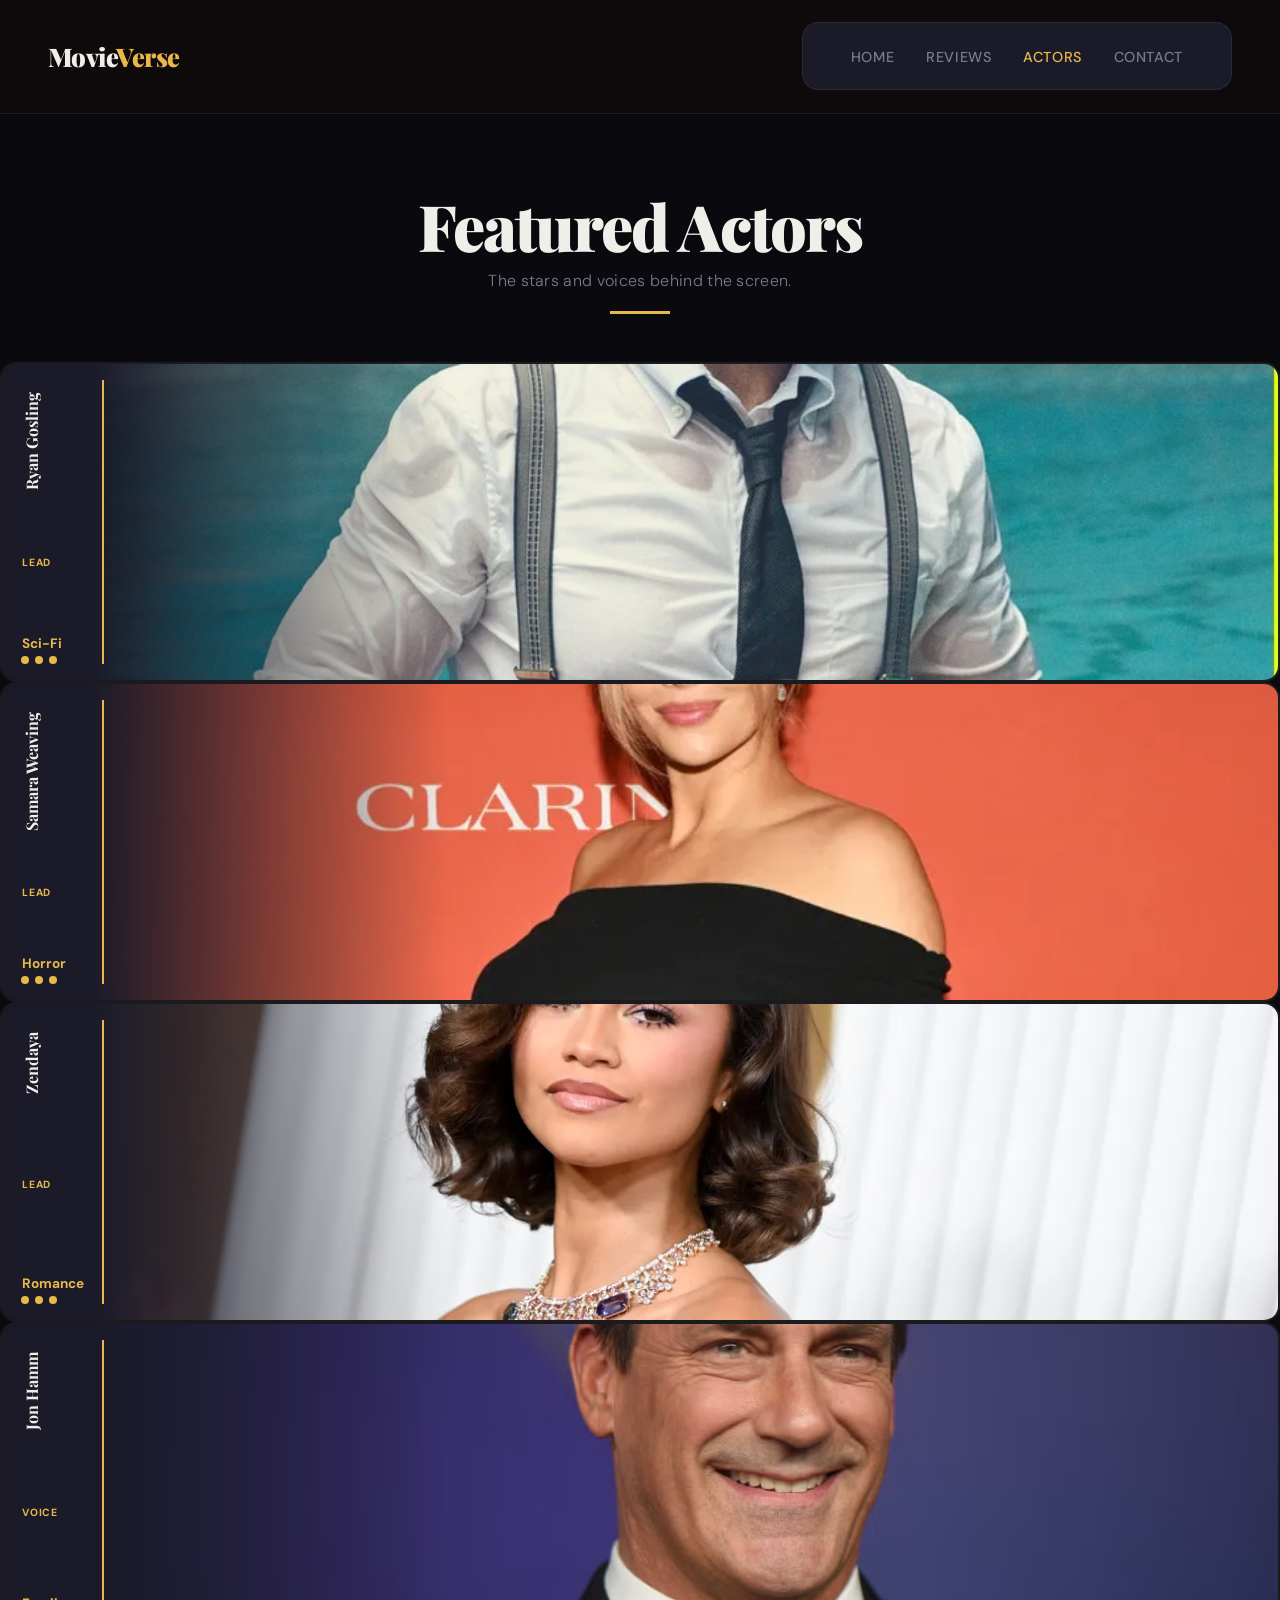
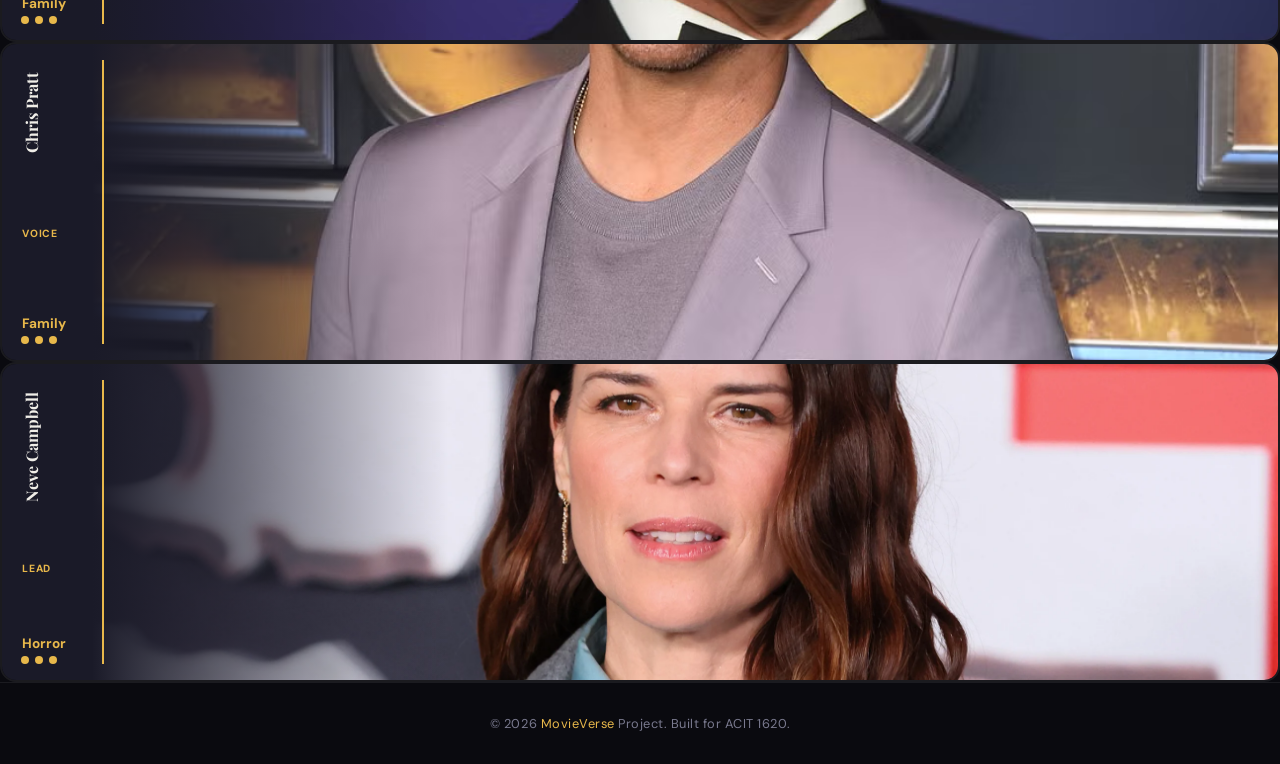
==== actors_page.html @ 625cf274 "Finished actors page" ====
<!DOCTYPE html>
<html lang="en">
<head>
    <meta charset="UTF-8">
    <meta name="viewport" content="width=device-width, initial-scale=1.0">
    <title>MovieVerse | Actors</title>
    <link rel="preconnect" href="https://fonts.googleapis.com">
    <link href="https://fonts.googleapis.com/css2?family=Playfair+Display:wght@700;900&family=DM+Sans:wght@300;400;500&display=swap" rel="stylesheet">
    <link rel="stylesheet" href="css/style.css">
</head>
<body>

    <header id="main-header">
        <div class="logo">
            <h1>Movie<span>Verse</span></h1>
        </div>
        <nav id="navbar">
            <ul class="nav-links">
                <li><a href="index.html">Home</a></li>
                <li><a href="reviews.html">Reviews</a></li>
                <li><a href="actors_page.html" class="active">Actors</a></li>
                <li><a href="contact.html">Contact</a></li>
            </ul>
        </nav>
    </header>

    <header class="page-header">
        <h1>Featured Actors</h1>
        <p>The stars and voices behind the screen.</p>
    </header>

    <main class="actors-grid">

        <div class="wrap animate pop">
            <div class="overlay">
                <div class="overlay-content animate slide-left delay-2">
                    <h1>Ryan Gosling</h1>
                    <span class="genre-tag-side">Lead</span>
                    <span class="rating-side">Sci-Fi</span>
                </div>
                <div class="image-content animate slide delay-5"
                     style="background-image: url(images/ryan-gosling-gq-magazine-01.webp);"> </div>
                <div class="dots animate">
                    <div class="dot animate slide-up delay-6"></div>
                    <div class="dot animate slide-up delay-7"></div>
                    <div class="dot animate slide-up delay-8"></div>
                </div>
            </div>
            <div class="text">
                <p class="movie-title-text">Ryan Gosling</p>
                <div class="rating-badge">Project Hail Mary</div>
                <p class="review-body">Ryan Gosling stars as Dr. Ryland Grace, a science teacher who wakes up alone on a spaceship light-years from Earth. Gosling brings his signature emotional depth to this highly anticipated sci-fi adaptation of Andy Weir's novel.</p>
                <div class="reviewer-row">
                    <span class="reviewer-name">Role: Dr. Ryland Grace</span>
                    <span class="review-date">Live Action</span>
                </div>
            </div>
        </div>

        <div class="wrap animate pop delay-1">
            <div class="overlay">
                <div class="overlay-content animate slide-left delay-2">
                    <h1>Samara Weaving</h1>
                    <span class="genre-tag-side">Lead</span>
                    <span class="rating-side">Horror</span>
                </div>
                <div class="image-content animate slide delay-5"
                     style="background-image: url(images/Samara-Weaving-032526-818d6f60d1554814b6a6407bc32fe2e6.webp);"> </div>
                <div class="dots animate">
                    <div class="dot animate slide-up delay-6"></div>
                    <div class="dot animate slide-up delay-7"></div>
                    <div class="dot animate slide-up delay-8"></div>
                </div>
            </div>
            <div class="text">
                <p class="movie-title-text">Samara Weaving</p>
                <div class="rating-badge">Ready or Not 2</div>
                <p class="review-body">Samara Weaving returns as Grace MacCaullay in the blood-soaked sequel. After surviving her in-laws, she must now protect her sister while fighting off a council of elite families in a new deadly game for ultimate power.</p>
                <div class="reviewer-row">
                    <span class="reviewer-name">Role: Grace MacCaullay</span>
                    <span class="review-date">Live Action</span>
                </div>
            </div>
        </div>

        <div class="wrap animate pop delay-2">
            <div class="overlay">
                <div class="overlay-content animate slide-left delay-2">
                    <h1>Zendaya</h1>
                    <span class="genre-tag-side">Lead</span>
                    <span class="rating-side">Romance</span>
                </div>
                <div class="image-content animate slide delay-5"
                     style="background-image: url(images/Zendaya-1.webp);"> </div>
                <div class="dots animate">
                    <div class="dot animate slide-up delay-6"></div>
                    <div class="dot animate slide-up delay-7"></div>
                    <div class="dot animate slide-up delay-8"></div>
                </div>
            </div>
            <div class="text">
                <p class="movie-title-text">Zendaya</p>
                <div class="rating-badge">The Drama</div>
                <p class="review-body">Zendaya stars as Emily alongside Robert Pattinson in A24's romantic feature, The Drama. The film follows a couple whose relationship is tested, sparking interesting reflections on past and present romance.</p>
                <div class="reviewer-row">
                    <span class="reviewer-name">Role: Emily</span>
                    <span class="review-date">Live Action</span>
                </div>
            </div>
        </div>

        <div class="wrap animate pop">
            <div class="overlay">
                <div class="overlay-content animate slide-left delay-2">
                    <h1>Jon Hamm</h1>
                    <span class="genre-tag-side">Voice</span>
                    <span class="rating-side">Family</span>
                </div>
                <div class="image-content animate slide delay-5"
                     style="background-image: url(images/People-Hasty_Pudding_79494.avif);"> </div>
                <div class="dots animate">
                    <div class="dot animate slide-up delay-6"></div>
                    <div class="dot animate slide-up delay-7"></div>
                    <div class="dot animate slide-up delay-8"></div>
                </div>
            </div>
            <div class="text">
                <p class="movie-title-text">Jon Hamm</p>
                <div class="rating-badge">Hoppers</div>
                <p class="review-body">Jon Hamm lends his voice to Jerry Generazzo, a greedy mayor in Pixar's Hoppers. His character's plans to destroy a natural habitat inadvertently spark an animal uprising led by a student in a robotic beaver body.</p>
                <div class="reviewer-row">
                    <span class="reviewer-name">Role: Mayor Jerry</span>
                    <span class="review-date">Voice Acting</span>
                </div>
            </div>
        </div>

        <div class="wrap animate pop delay-1">
            <div class="overlay">
                <div class="overlay-content animate slide-left delay-2">
                    <h1>Chris Pratt</h1>
                    <span class="genre-tag-side">Voice</span>
                    <span class="rating-side">Family</span>
                </div>
                <div class="image-content animate slide delay-5"
                     style="background-image: url(images/chris-pratt-arrives-at-the-world-premiere-of-netflixs-the-news-photo-1755612879.avif);"> </div>
                <div class="dots animate">
                    <div class="dot animate slide-up delay-6"></div>
                    <div class="dot animate slide-up delay-7"></div>
                    <div class="dot animate slide-up delay-8"></div>
                </div>
            </div>
            <div class="text">
                <p class="movie-title-text">Chris Pratt</p>
                <div class="rating-badge">Super Mario Galaxy</div>
                <p class="review-body">Chris Pratt voices the iconic plumber in The Super Mario Galaxy Movie. He returns to the Mushroom Kingdom, bringing Mario to life as he blasts off into a dazzling cosmic adventure against formidable new space-faring threats.</p>
                <div class="reviewer-row">
                    <span class="reviewer-name">Role: Mario</span>
                    <span class="review-date">Voice Acting</span>
                </div>
            </div>
        </div>

        <div class="wrap animate pop delay-2">
            <div class="overlay">
                <div class="overlay-content animate slide-left delay-2">
                    <h1>Neve Campbell</h1>
                    <span class="genre-tag-side">Lead</span>
                    <span class="rating-side">Horror</span>
                </div>
                <div class="image-content animate slide delay-5"
                     style="background-image: url(images/ENTER-MOVIE-SCREAM-7-CAMPBELL-GET.webp);"> </div>
                <div class="dots animate">
                    <div class="dot animate slide-up delay-6"></div>
                    <div class="dot animate slide-up delay-7"></div>
                    <div class="dot animate slide-up delay-8"></div>
                </div>
            </div>
            <div class="text">
                <p class="movie-title-text">Neve Campbell</p>
                <div class="rating-badge">Scream 7</div>
                <p class="review-body">The legendary final girl returns as Sidney Prescott in Scream 7. Facing off against Ghostface once again, Campbell anchors the slasher franchise with her iconic blend of vulnerability and fierce survival instincts.</p>
                <div class="reviewer-row">
                    <span class="reviewer-name">Role: Sidney Prescott</span>
                    <span class="review-date">Live Action</span>
                </div>
            </div>
        </div>

    </main>

    <footer>
        <p>&copy; 2026 <span>MovieVerse</span> Project. Built for ACIT 1620.</p>
    </footer>

</body>
</html>
---- css/style.css ----
@import url("partials/reviews.css");
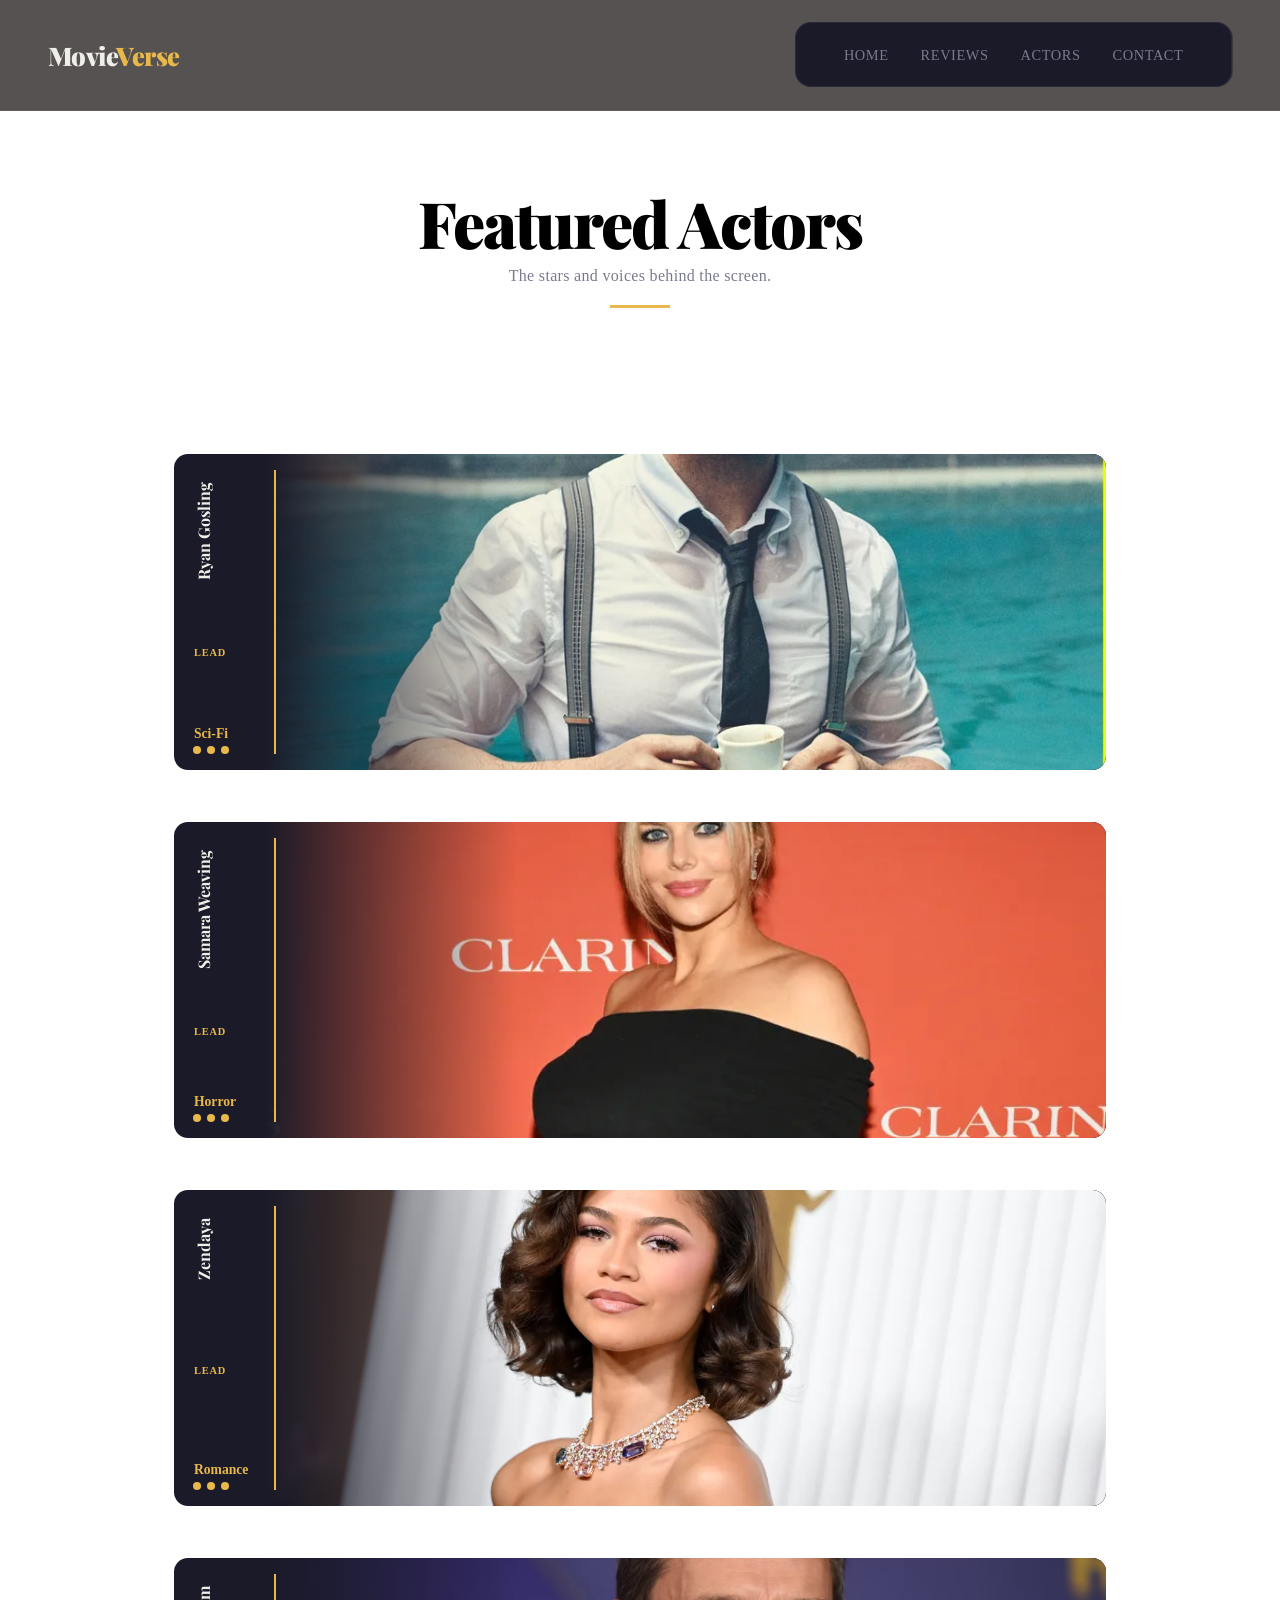
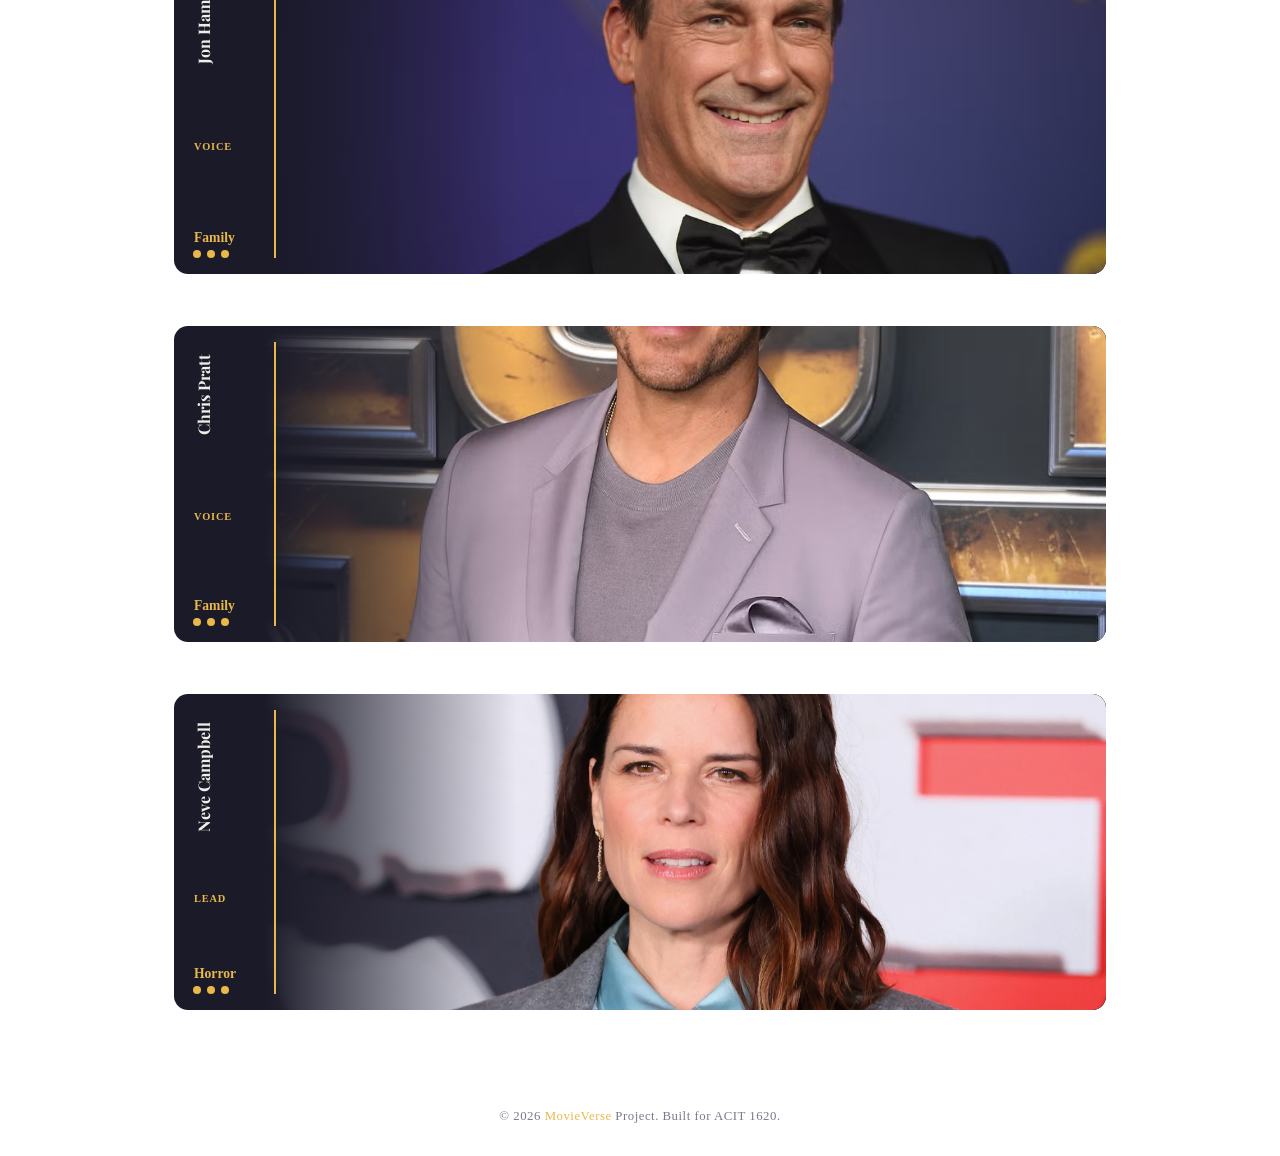
==== commit 8159fe04: "Fixed actors.html" ====
--- a/actors_page.html
+++ b/actors_page.html
@@ -39,7 +39,7 @@
                     <span class="rating-side">Sci-Fi</span>
                 </div>
                 <div class="image-content animate slide delay-5"
-                     style="background-image: url(images/ryan-gosling-gq-magazine-01.webp);"> </div>
+                     style="background-image: url('images/ryan-gosling-gq-magazine-01.webp');"> </div>
                 <div class="dots animate">
                     <div class="dot animate slide-up delay-6"></div>
                     <div class="dot animate slide-up delay-7"></div>
@@ -65,7 +65,7 @@
                     <span class="rating-side">Horror</span>
                 </div>
                 <div class="image-content animate slide delay-5"
-                     style="background-image: url(images/Samara-Weaving-032526-818d6f60d1554814b6a6407bc32fe2e6.webp);"> </div>
+                     style="background-image: url('images/Samara-Weaving-032526-818d6f60d1554814b6a6407bc32fe2e6.webp');"> </div>
                 <div class="dots animate">
                     <div class="dot animate slide-up delay-6"></div>
                     <div class="dot animate slide-up delay-7"></div>
@@ -91,7 +91,7 @@
                     <span class="rating-side">Romance</span>
                 </div>
                 <div class="image-content animate slide delay-5"
-                     style="background-image: url(images/Zendaya-1.webp);"> </div>
+                     style="background-image: url('images/Zendaya-1.webp');"> </div>
                 <div class="dots animate">
                     <div class="dot animate slide-up delay-6"></div>
                     <div class="dot animate slide-up delay-7"></div>
@@ -117,7 +117,7 @@
                     <span class="rating-side">Family</span>
                 </div>
                 <div class="image-content animate slide delay-5"
-                     style="background-image: url(images/People-Hasty_Pudding_79494.avif);"> </div>
+                     style="background-image: url('images/People-Hasty_Pudding_79494.avif');"> </div>
                 <div class="dots animate">
                     <div class="dot animate slide-up delay-6"></div>
                     <div class="dot animate slide-up delay-7"></div>
@@ -143,7 +143,7 @@
                     <span class="rating-side">Family</span>
                 </div>
                 <div class="image-content animate slide delay-5"
-                     style="background-image: url(images/chris-pratt-arrives-at-the-world-premiere-of-netflixs-the-news-photo-1755612879.avif);"> </div>
+                     style="background-image: url('images/chris-pratt-arrives-at-the-world-premiere-of-netflixs-the-news-photo-1755612879.avif');"> </div>
                 <div class="dots animate">
                     <div class="dot animate slide-up delay-6"></div>
                     <div class="dot animate slide-up delay-7"></div>
@@ -169,7 +169,7 @@
                     <span class="rating-side">Horror</span>
                 </div>
                 <div class="image-content animate slide delay-5"
-                     style="background-image: url(images/ENTER-MOVIE-SCREAM-7-CAMPBELL-GET.webp);"> </div>
+                     style="background-image: url('images/ENTER-MOVIE-SCREAM-7-CAMPBELL-GET.webp');"> </div>
                 <div class="dots animate">
                     <div class="dot animate slide-up delay-6"></div>
                     <div class="dot animate slide-up delay-7"></div>
--- a/css/style.css
+++ b/css/style.css
@@ -1 +1,2 @@
-@import url("partials/reviews.css");+@import url("partials/reviews.css");
+@import url("partials/actors.css");
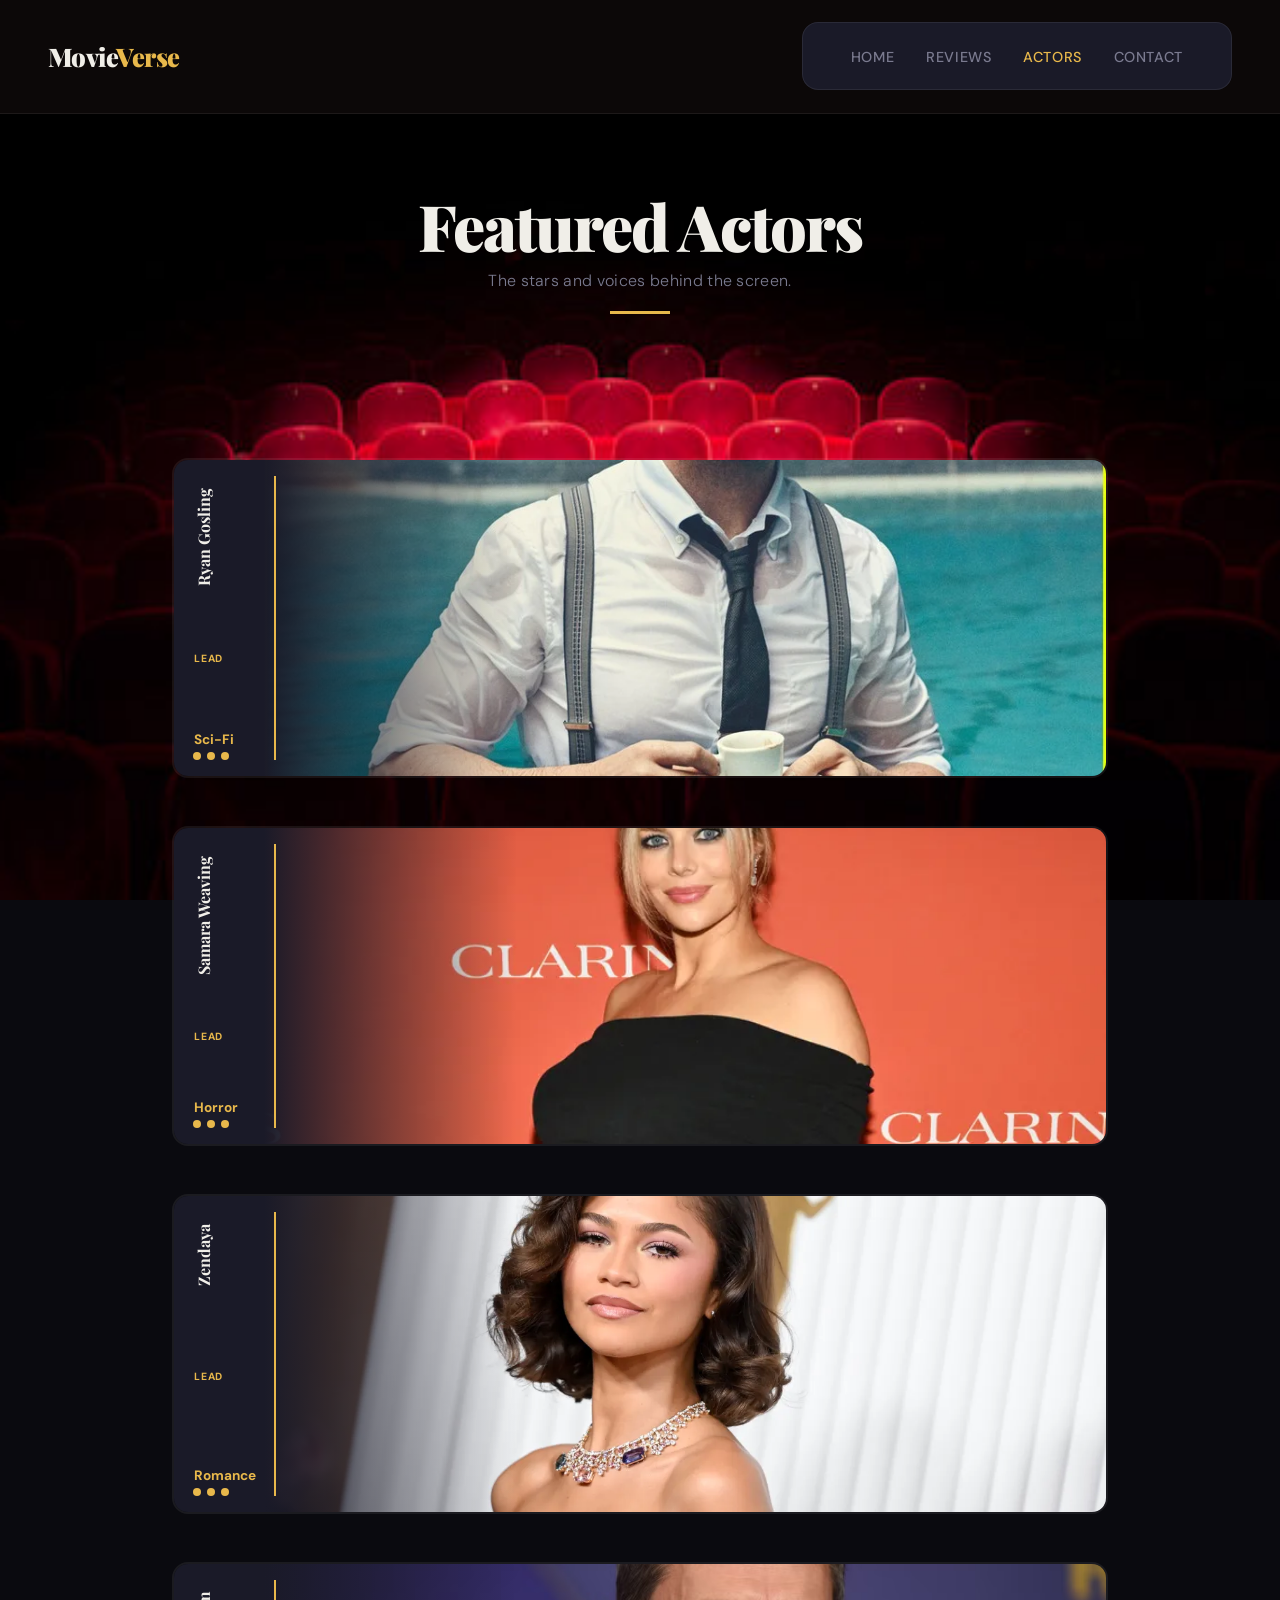
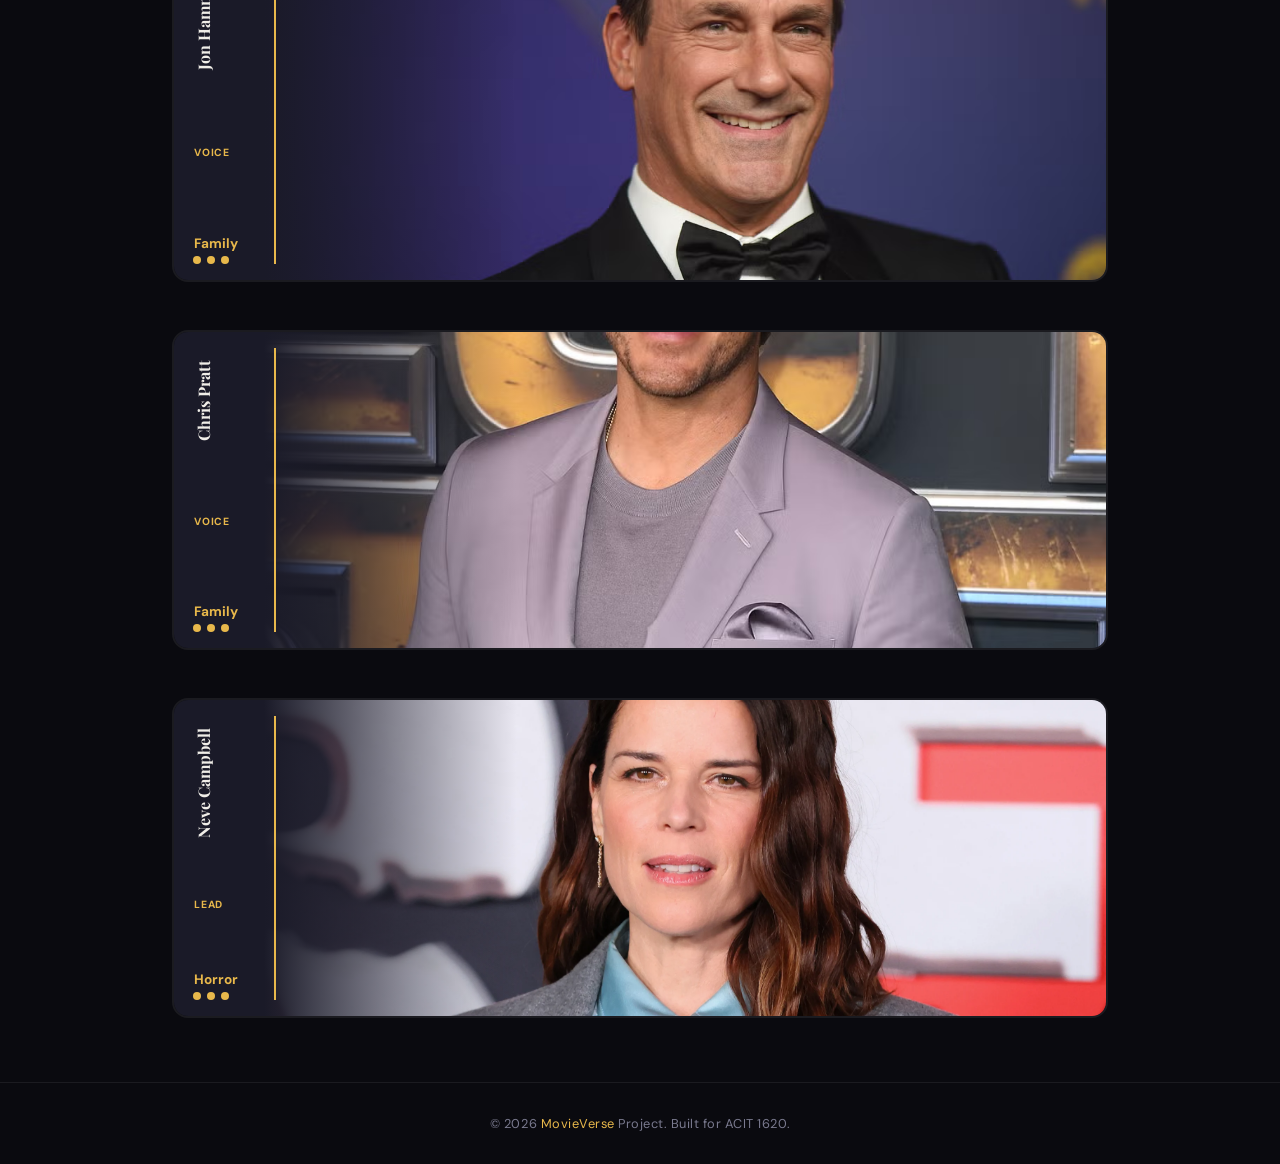
==== commit 2a38d05d: "fixed? all of the merges" ====
--- a/actors_page.html
+++ b/actors_page.html
@@ -8,8 +8,8 @@
     <link href="https://fonts.googleapis.com/css2?family=Playfair+Display:wght@700;900&family=DM+Sans:wght@300;400;500&display=swap" rel="stylesheet">
     <link rel="stylesheet" href="css/style.css">
 </head>
-<body>
 
+<body class="actors">
     <header id="main-header">
         <div class="logo">
             <h1>Movie<span>Verse</span></h1>
--- a/css/style.css
+++ b/css/style.css
@@ -1,2 +1,3 @@
-@import url("partials/reviews.css");
+@import url("partials/index.css");
+@import url("partials/reviews.css");
 @import url("partials/actors.css");
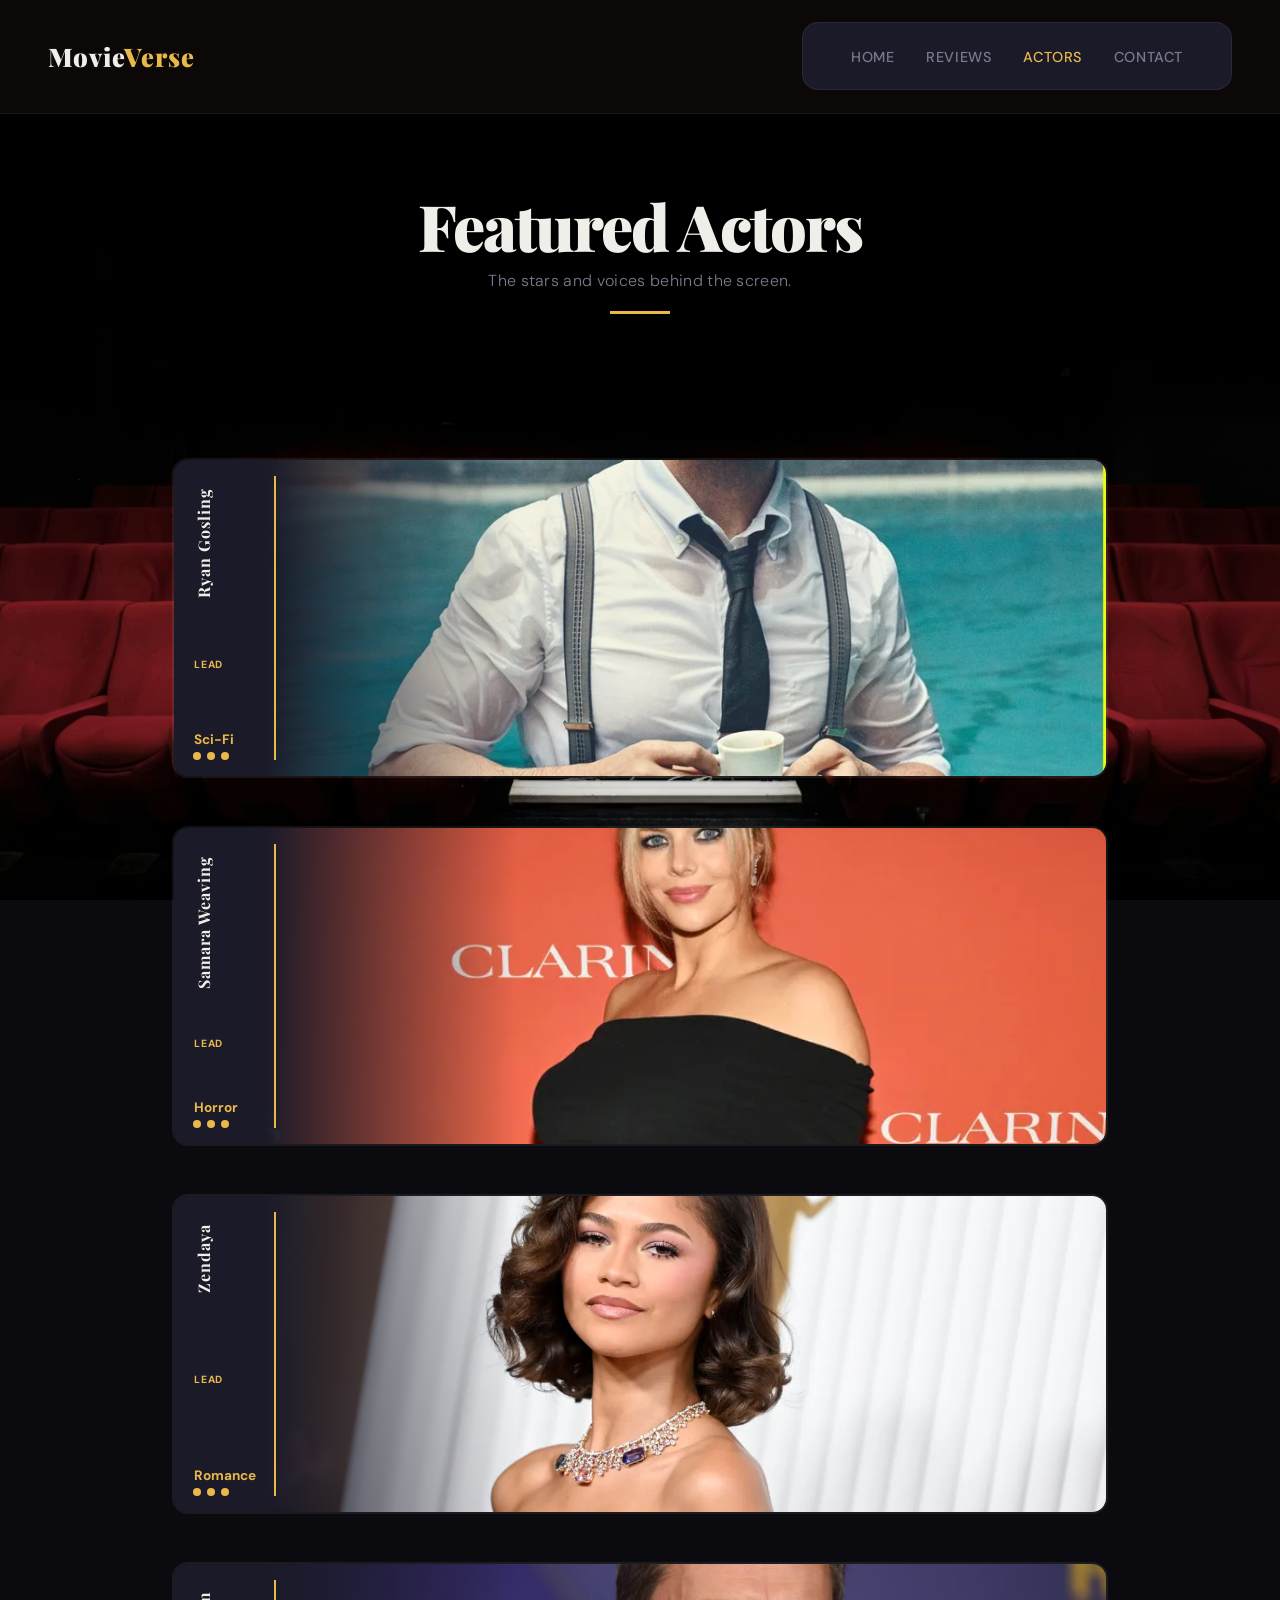
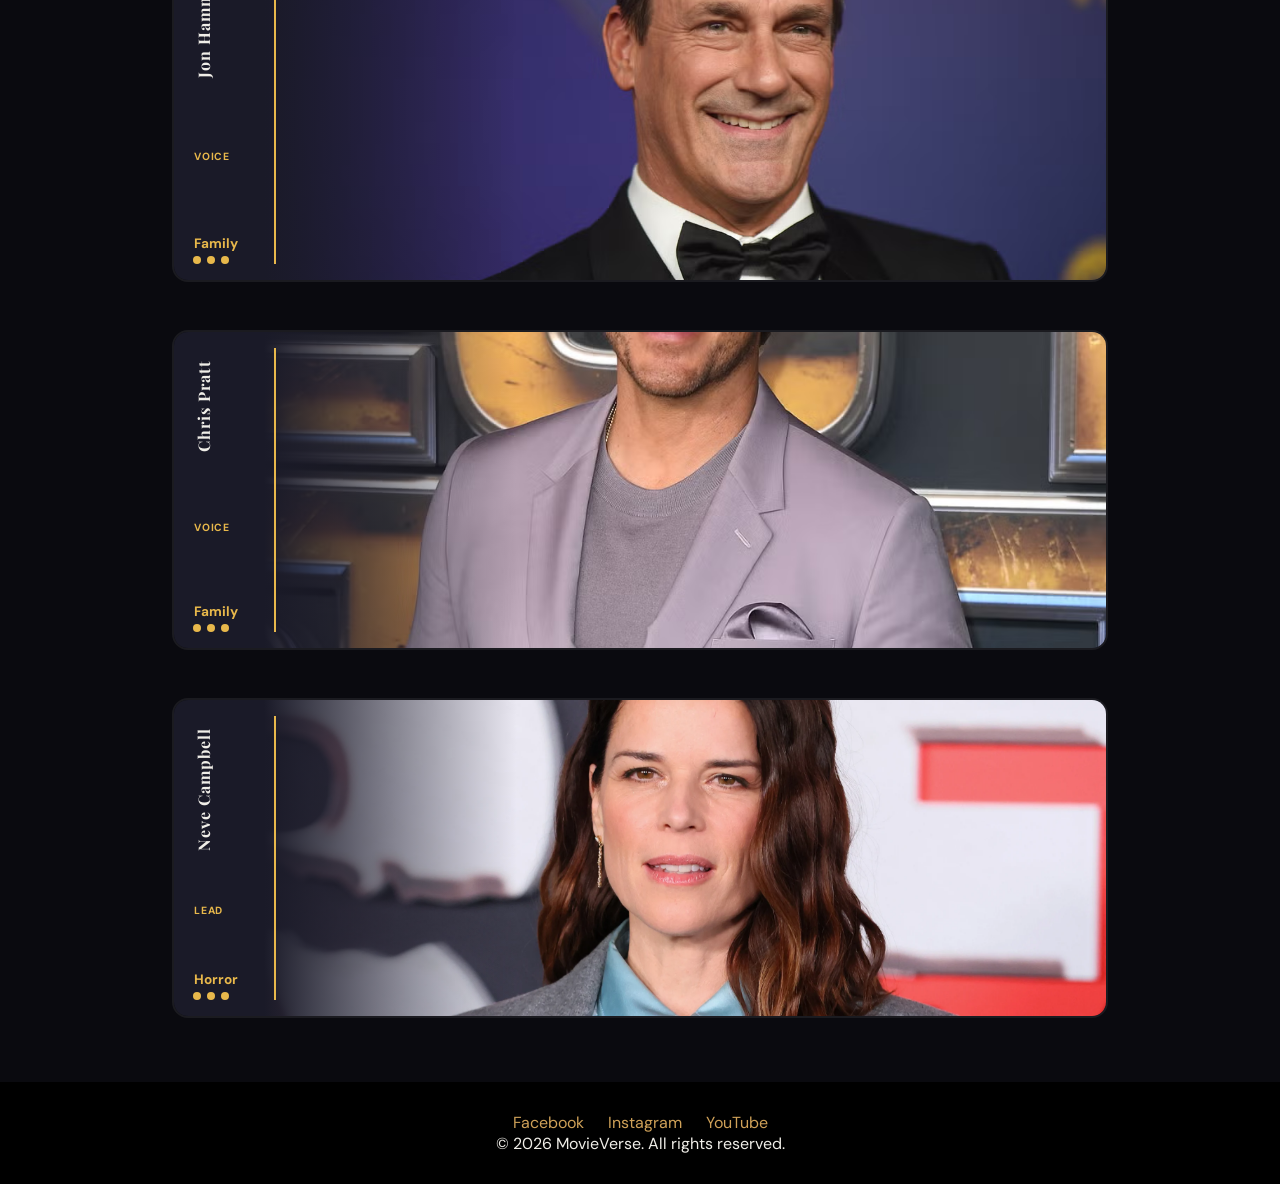
==== commit 13c0eefd: "same footers, changed background seat image, and mobile changes for reviews" ====
--- a/actors_page.html
+++ b/actors_page.html
@@ -189,9 +189,14 @@
 
     </main>
 
-    <footer>
-        <p>&copy; 2026 <span>MovieVerse</span> Project. Built for ACIT 1620.</p>
+     <footer id="main-footer">
+        <div class="social-links">
+            <a href="https://facebook.com" target="_blank">Facebook</a>
+            <a href="https://instagram.com" target="_blank">Instagram</a>
+            <a href="https://youtube.com" target="_blank">YouTube</a>
+        </div>
+        <p class="copyright">&copy; 2026 MovieVerse. All rights reserved.</p>
     </footer>
-
+    
 </body>
 </html>
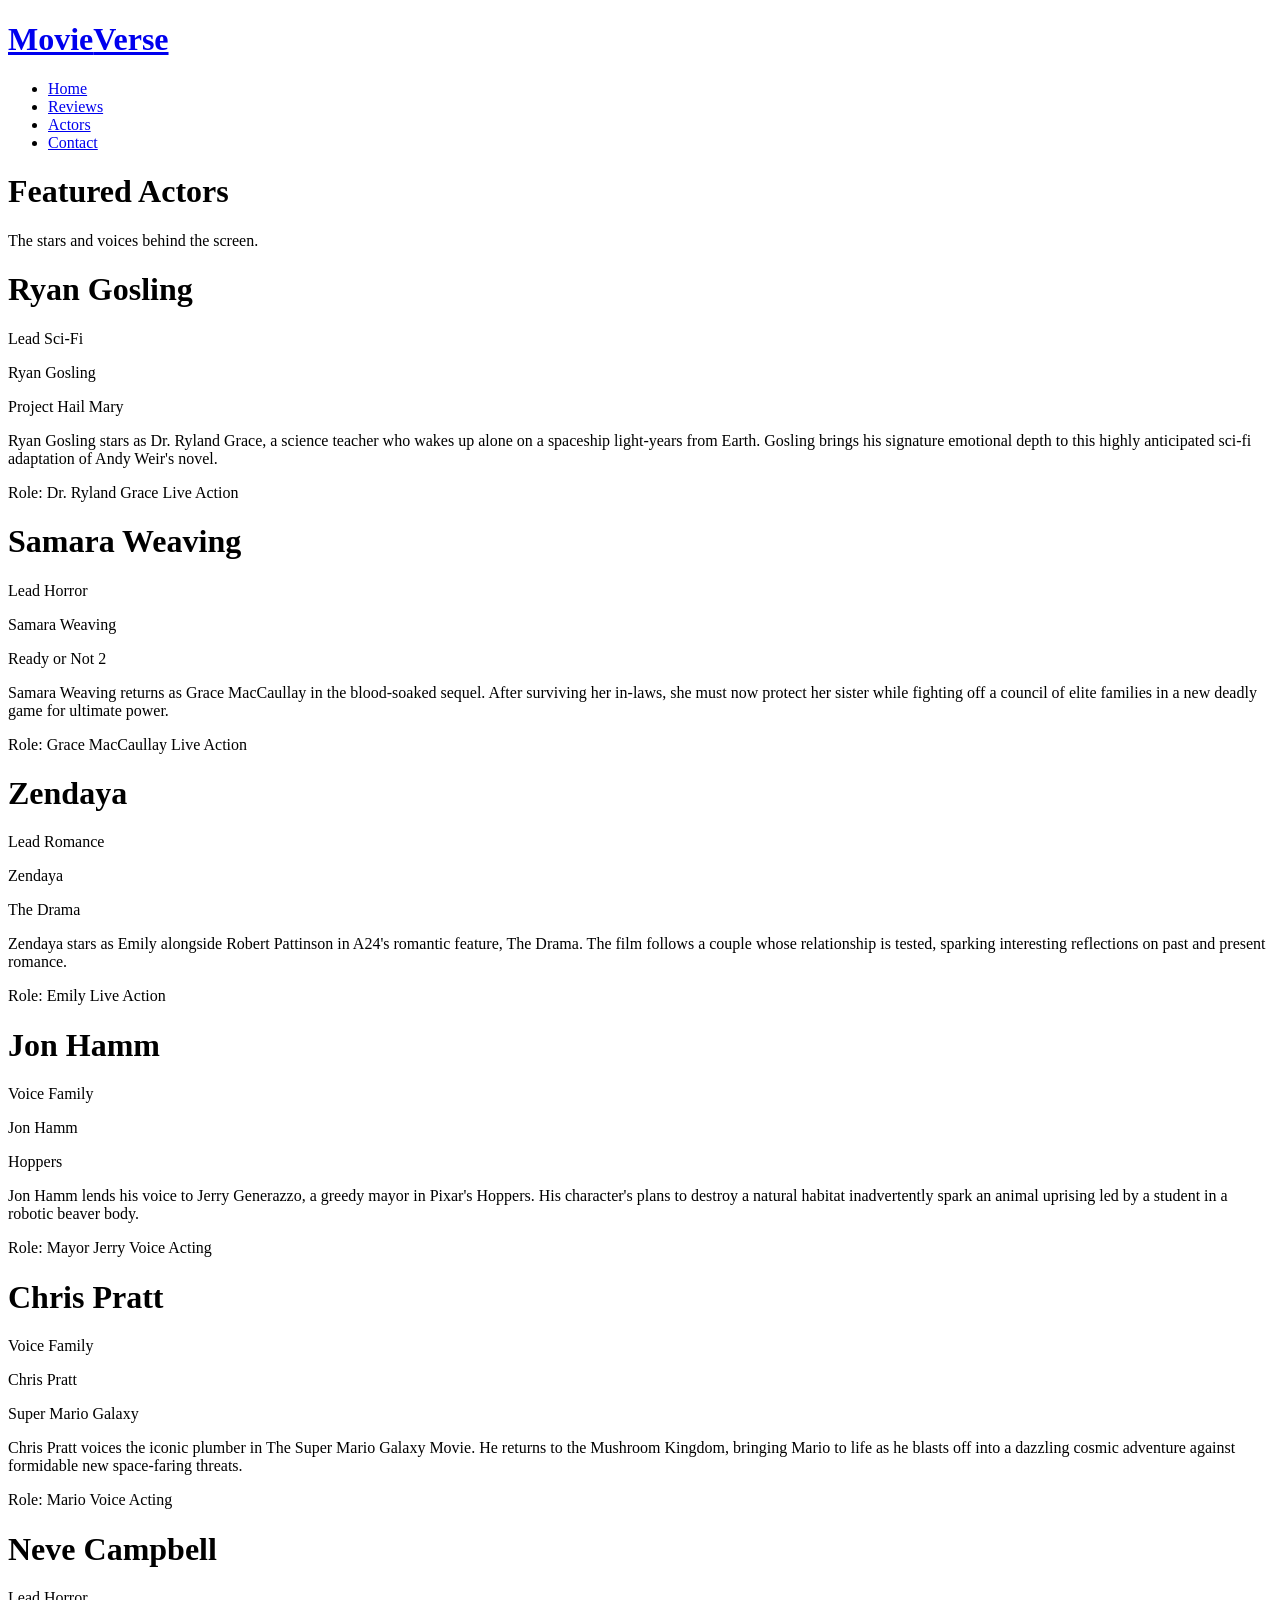
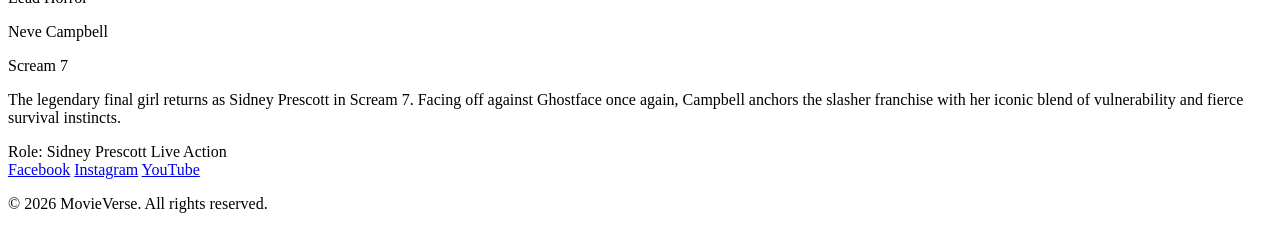
==== commit 2d6c2e2c: "logo" ====
--- a/actors_page.html
+++ b/actors_page.html
@@ -12,7 +12,9 @@
 <body class="actors">
     <header id="main-header">
         <div class="logo">
-            <h1>Movie<span>Verse</span></h1>
+            <a href="index.html">
+                <h1>Movie<span>Verse</span></h1>
+            </a>
         </div>
         <nav id="navbar">
             <ul class="nav-links">
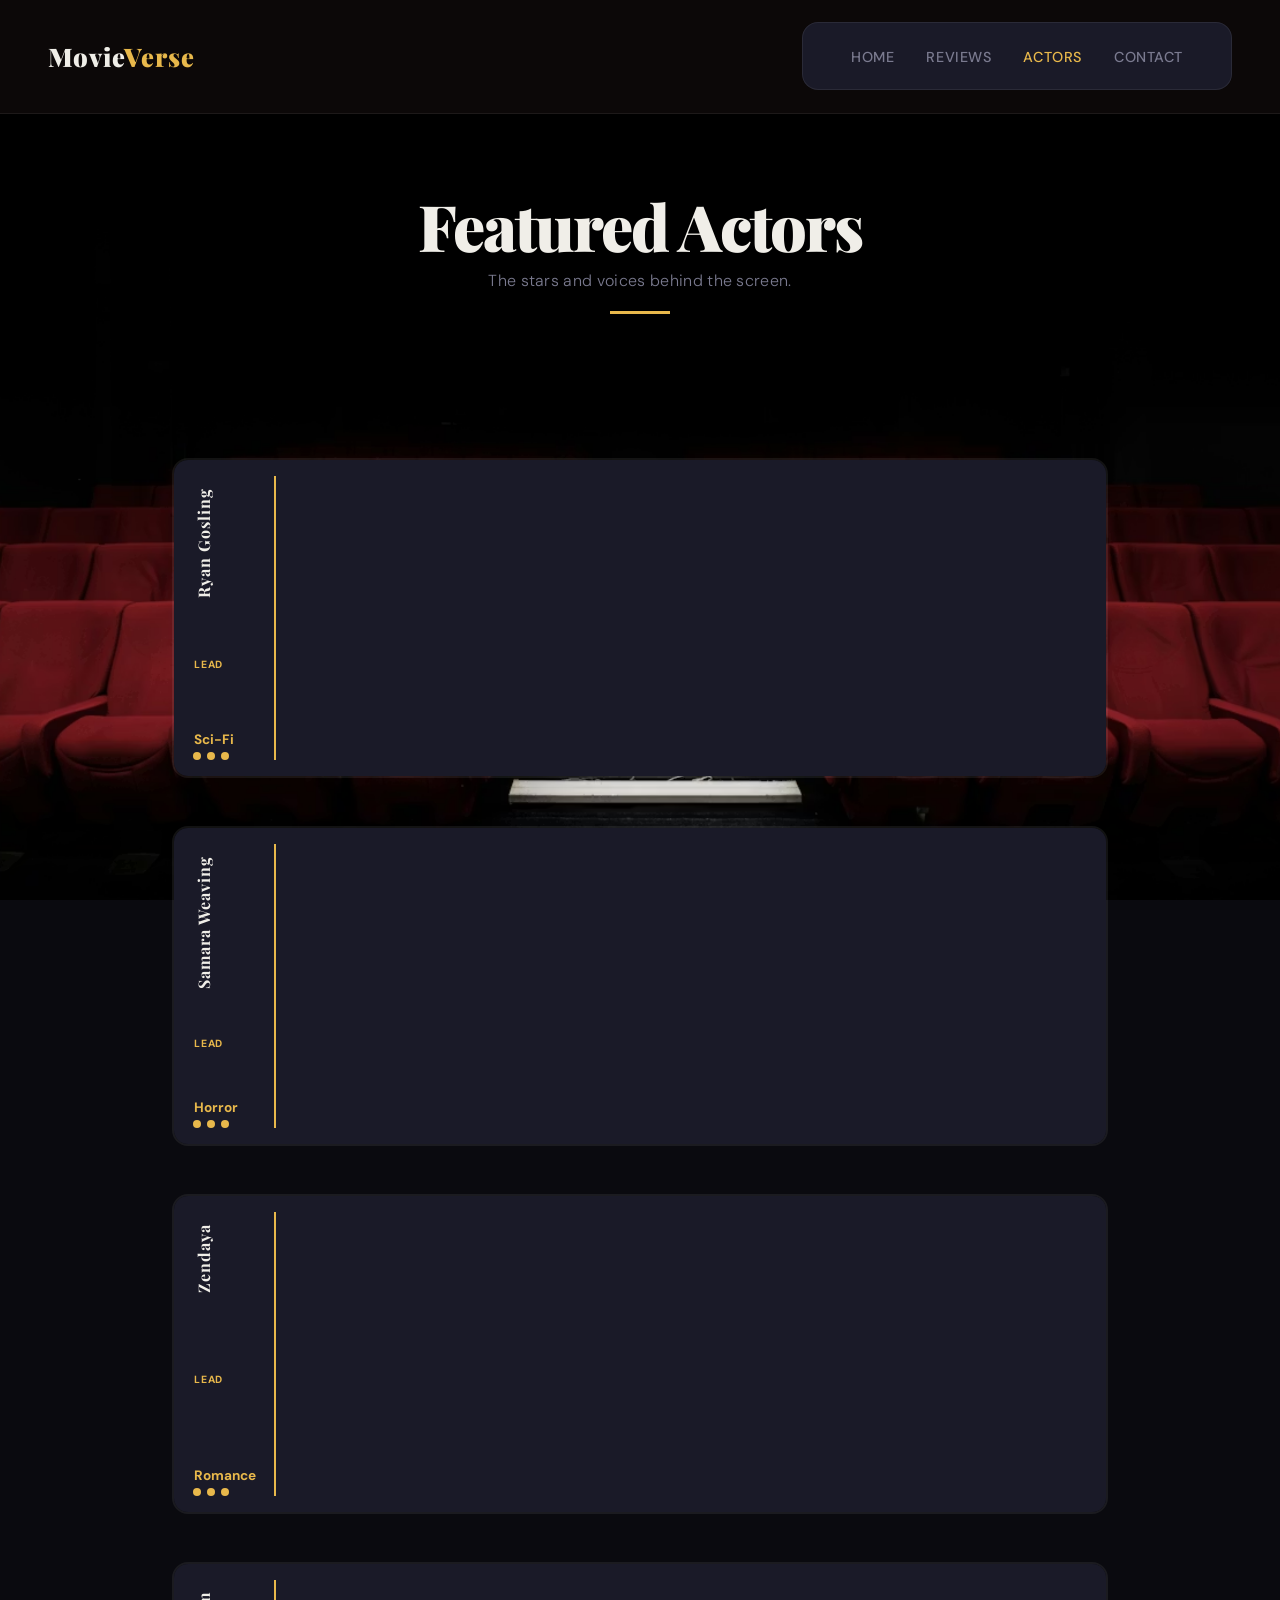
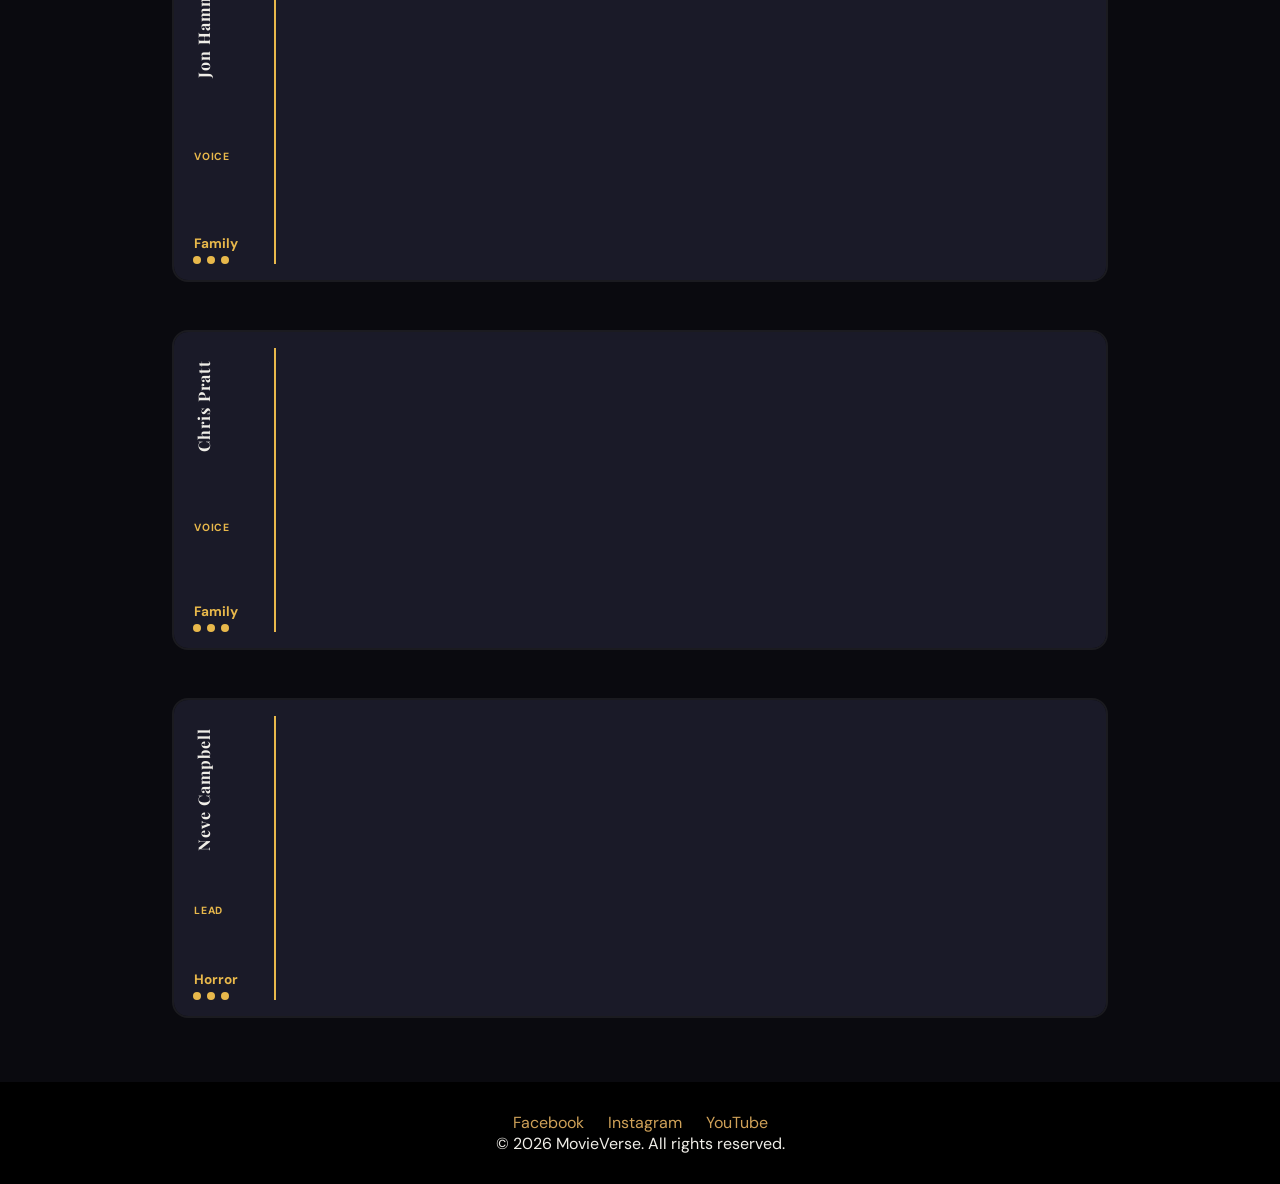
==== commit 47639ee4: "cleaned up some reviews css" ====
--- a/actors_page.html
+++ b/actors_page.html
@@ -40,8 +40,9 @@
                     <span class="genre-tag-side">Lead</span>
                     <span class="rating-side">Sci-Fi</span>
                 </div>
-                <div class="image-content animate slide delay-5"
-                     style="background-image: url('images/ryan-gosling-gq-magazine-01.webp');"> </div>
+                <a href="https://www.imdb.com/name/nm0331516/" target="_blank">
+                    <div class="image-content animate slide delay-5 ryan-gosling"></div>
+                </a>
                 <div class="dots animate">
                     <div class="dot animate slide-up delay-6"></div>
                     <div class="dot animate slide-up delay-7"></div>
@@ -66,10 +67,11 @@
                     <span class="genre-tag-side">Lead</span>
                     <span class="rating-side">Horror</span>
                 </div>
-                <div class="image-content animate slide delay-5"
-                     style="background-image: url('images/Samara-Weaving-032526-818d6f60d1554814b6a6407bc32fe2e6.webp');"> </div>
-                <div class="dots animate">
-                    <div class="dot animate slide-up delay-6"></div>
+                <a href="https://www.imdb.com/name/nm3034977/?ref_=nv_sr_srsg_0_tt_2_nm_6_in_0_q_Samara%20Wea" target="_blank">
+                    <div class="image-content animate slide delay-5 samara-weaving"></div>
+                </a>
+                <div class="dots animate">
+                    <div class="dot animate slide-up delay-6"></div> 
                     <div class="dot animate slide-up delay-7"></div>
                     <div class="dot animate slide-up delay-8"></div>
                 </div>
@@ -92,8 +94,9 @@
                     <span class="genre-tag-side">Lead</span>
                     <span class="rating-side">Romance</span>
                 </div>
-                <div class="image-content animate slide delay-5"
-                     style="background-image: url('images/Zendaya-1.webp');"> </div>
+                <a href="https://www.imdb.com/name/nm3918035/?ref_=nv_sr_srsg_0_tt_6_nm_2_in_0_q_zendaya" target="_blank">
+                    <div class="image-content animate slide delay-5 zendaya"> </div>
+                </a>
                 <div class="dots animate">
                     <div class="dot animate slide-up delay-6"></div>
                     <div class="dot animate slide-up delay-7"></div>
@@ -118,8 +121,9 @@
                     <span class="genre-tag-side">Voice</span>
                     <span class="rating-side">Family</span>
                 </div>
-                <div class="image-content animate slide delay-5"
-                     style="background-image: url('images/People-Hasty_Pudding_79494.avif');"> </div>
+                <a href="https://www.imdb.com/name/nm0358316/?ref_=nv_sr_srsg_0_tt_3_nm_5_in_0_q_Jon%20Hamm" target="_blank">
+                    <div class="image-content animate slide delay-5 jon-hamm"> </div>
+                </a>
                 <div class="dots animate">
                     <div class="dot animate slide-up delay-6"></div>
                     <div class="dot animate slide-up delay-7"></div>
@@ -144,8 +148,9 @@
                     <span class="genre-tag-side">Voice</span>
                     <span class="rating-side">Family</span>
                 </div>
-                <div class="image-content animate slide delay-5"
-                     style="background-image: url('images/chris-pratt-arrives-at-the-world-premiere-of-netflixs-the-news-photo-1755612879.avif');"> </div>
+                <a href="https://www.imdb.com/name/nm0695435/?ref_=fn_t_1" target="_blank">
+                    <div class="image-content animate slide delay-5 chris-pratt"> </div>
+                </a>
                 <div class="dots animate">
                     <div class="dot animate slide-up delay-6"></div>
                     <div class="dot animate slide-up delay-7"></div>
@@ -170,8 +175,9 @@
                     <span class="genre-tag-side">Lead</span>
                     <span class="rating-side">Horror</span>
                 </div>
-                <div class="image-content animate slide delay-5"
-                     style="background-image: url('images/ENTER-MOVIE-SCREAM-7-CAMPBELL-GET.webp');"> </div>
+                <a href="https://www.imdb.com/name/nm0000117/" target="_blank">
+                    <div class="image-content animate slide delay-5 neve-campbell"> </div>
+                </a>
                 <div class="dots animate">
                     <div class="dot animate slide-up delay-6"></div>
                     <div class="dot animate slide-up delay-7"></div>
--- a/css/style.css
+++ b/css/style.css
@@ -0,0 +1,4 @@
+@import url("partials/index.css");
+@import url("partials/reviews.css");
+@import url("partials/actors.css");
+@import url("partials/contact.css");
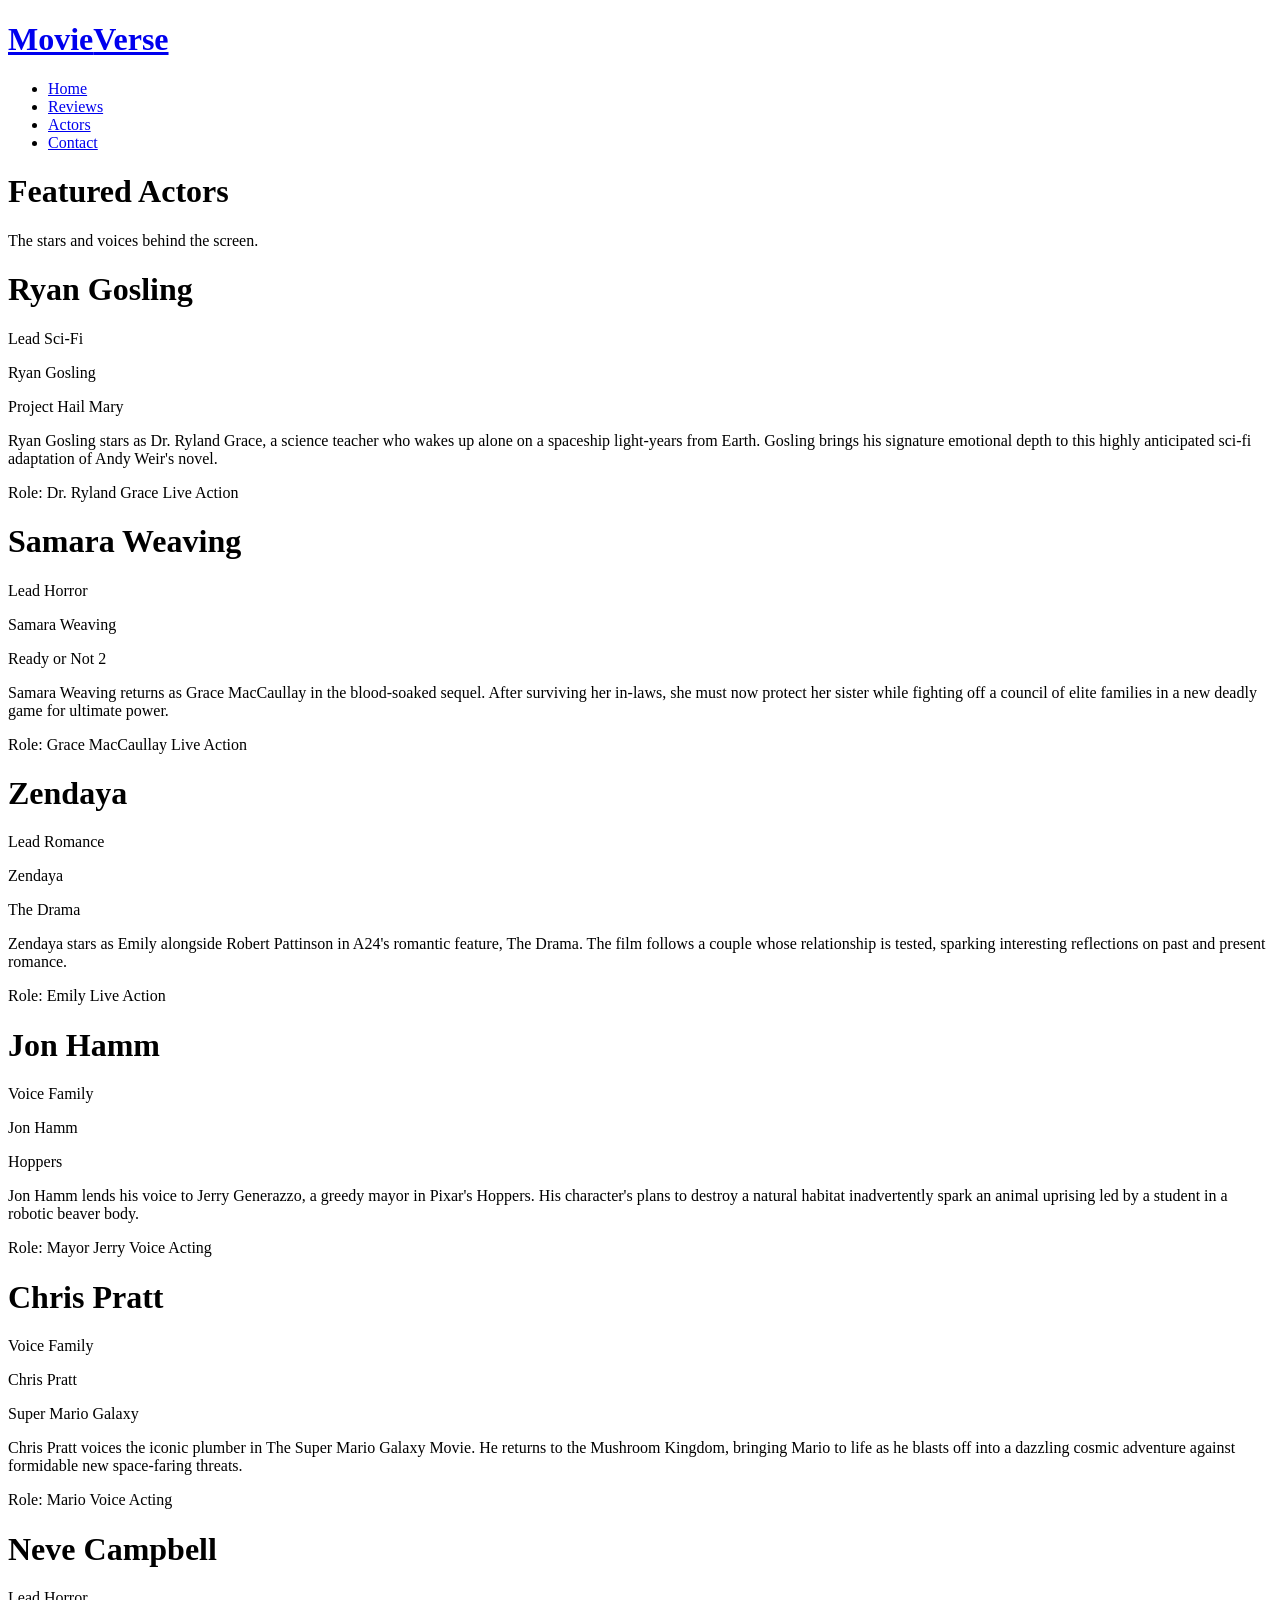
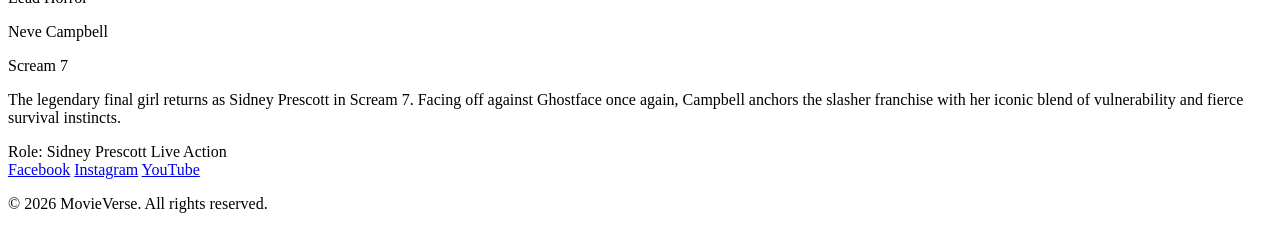
==== commit 26bfaa8a: "pushing to main" ====
--- a/css/style.css
+++ b/css/style.css
@@ -1,4 +1,7 @@
+<<<<<<< HEAD
+=======
 @import url("partials/index.css");
 @import url("partials/reviews.css");
 @import url("partials/actors.css");
-@import url("partials/contact.css");+@import url("partials/contact.css");
+>>>>>>> 47639ee469960989c8c59e20c9efe9e626f9eaaa
